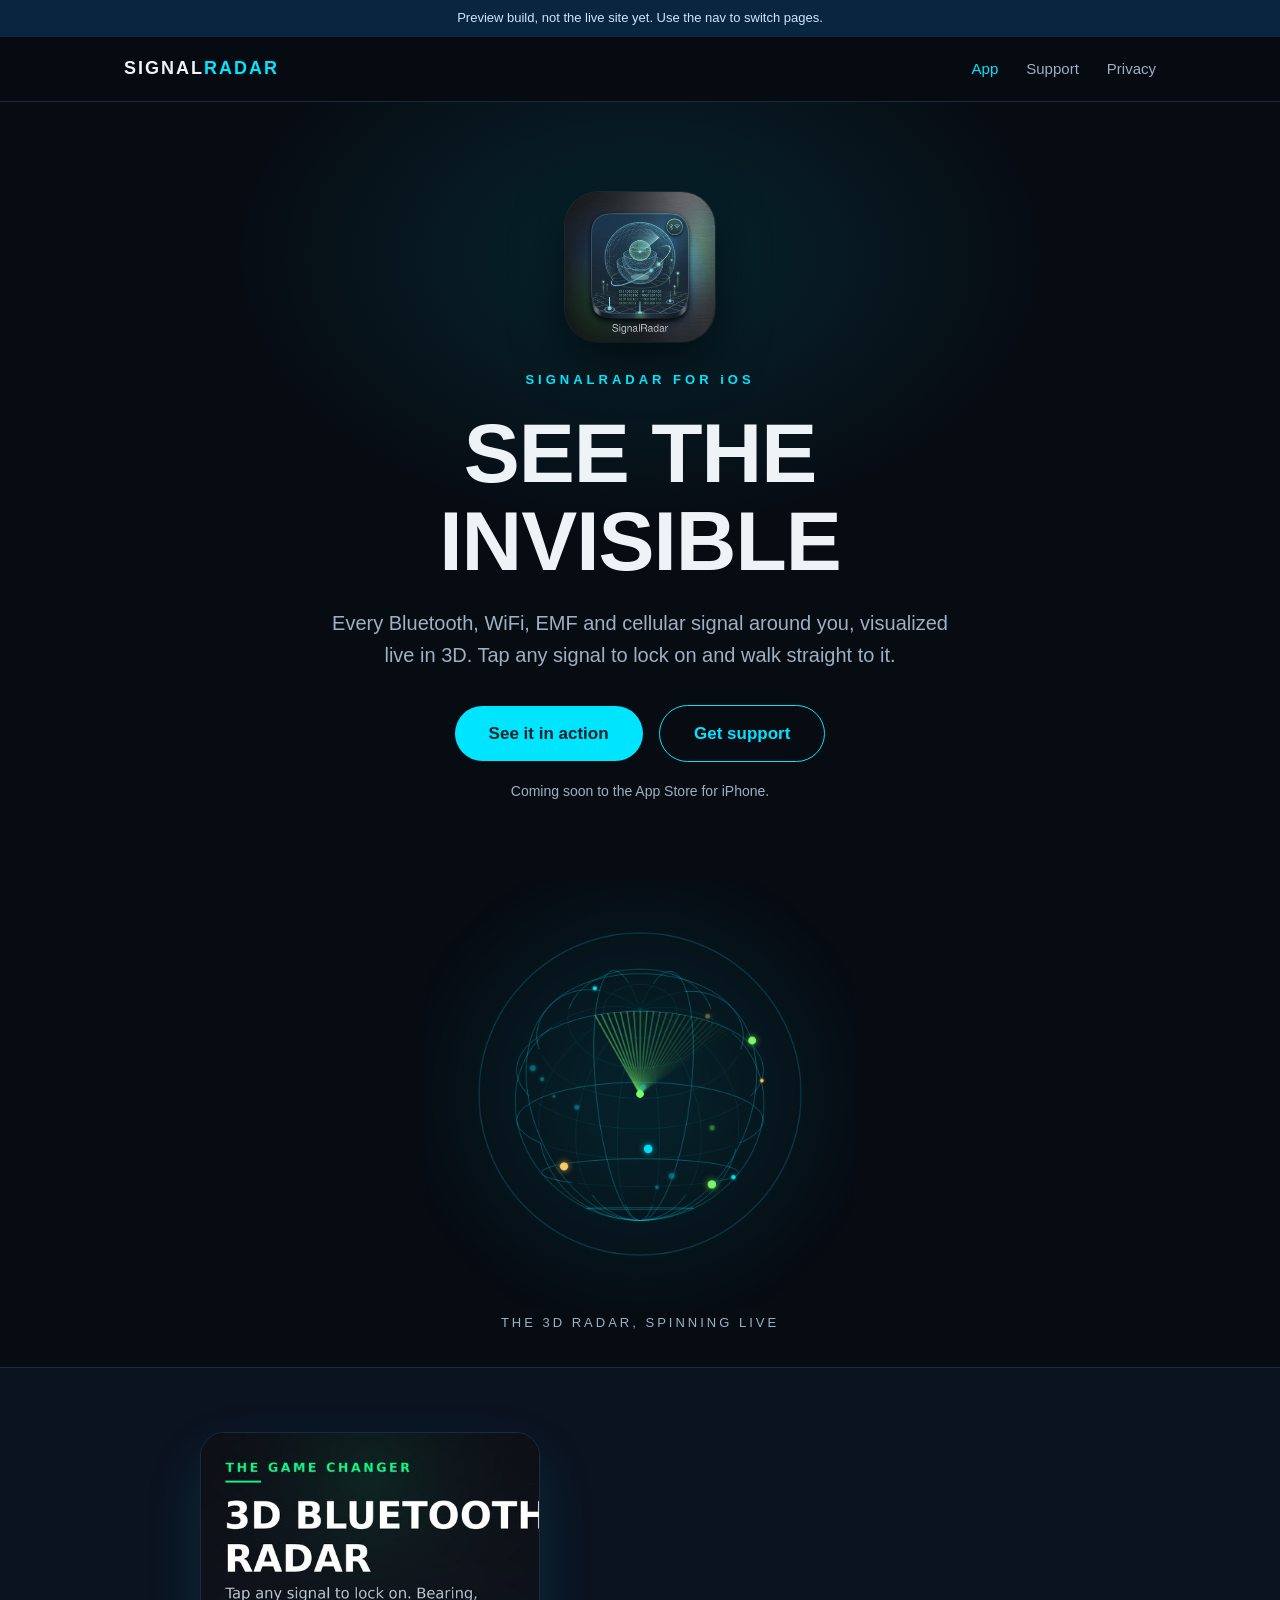
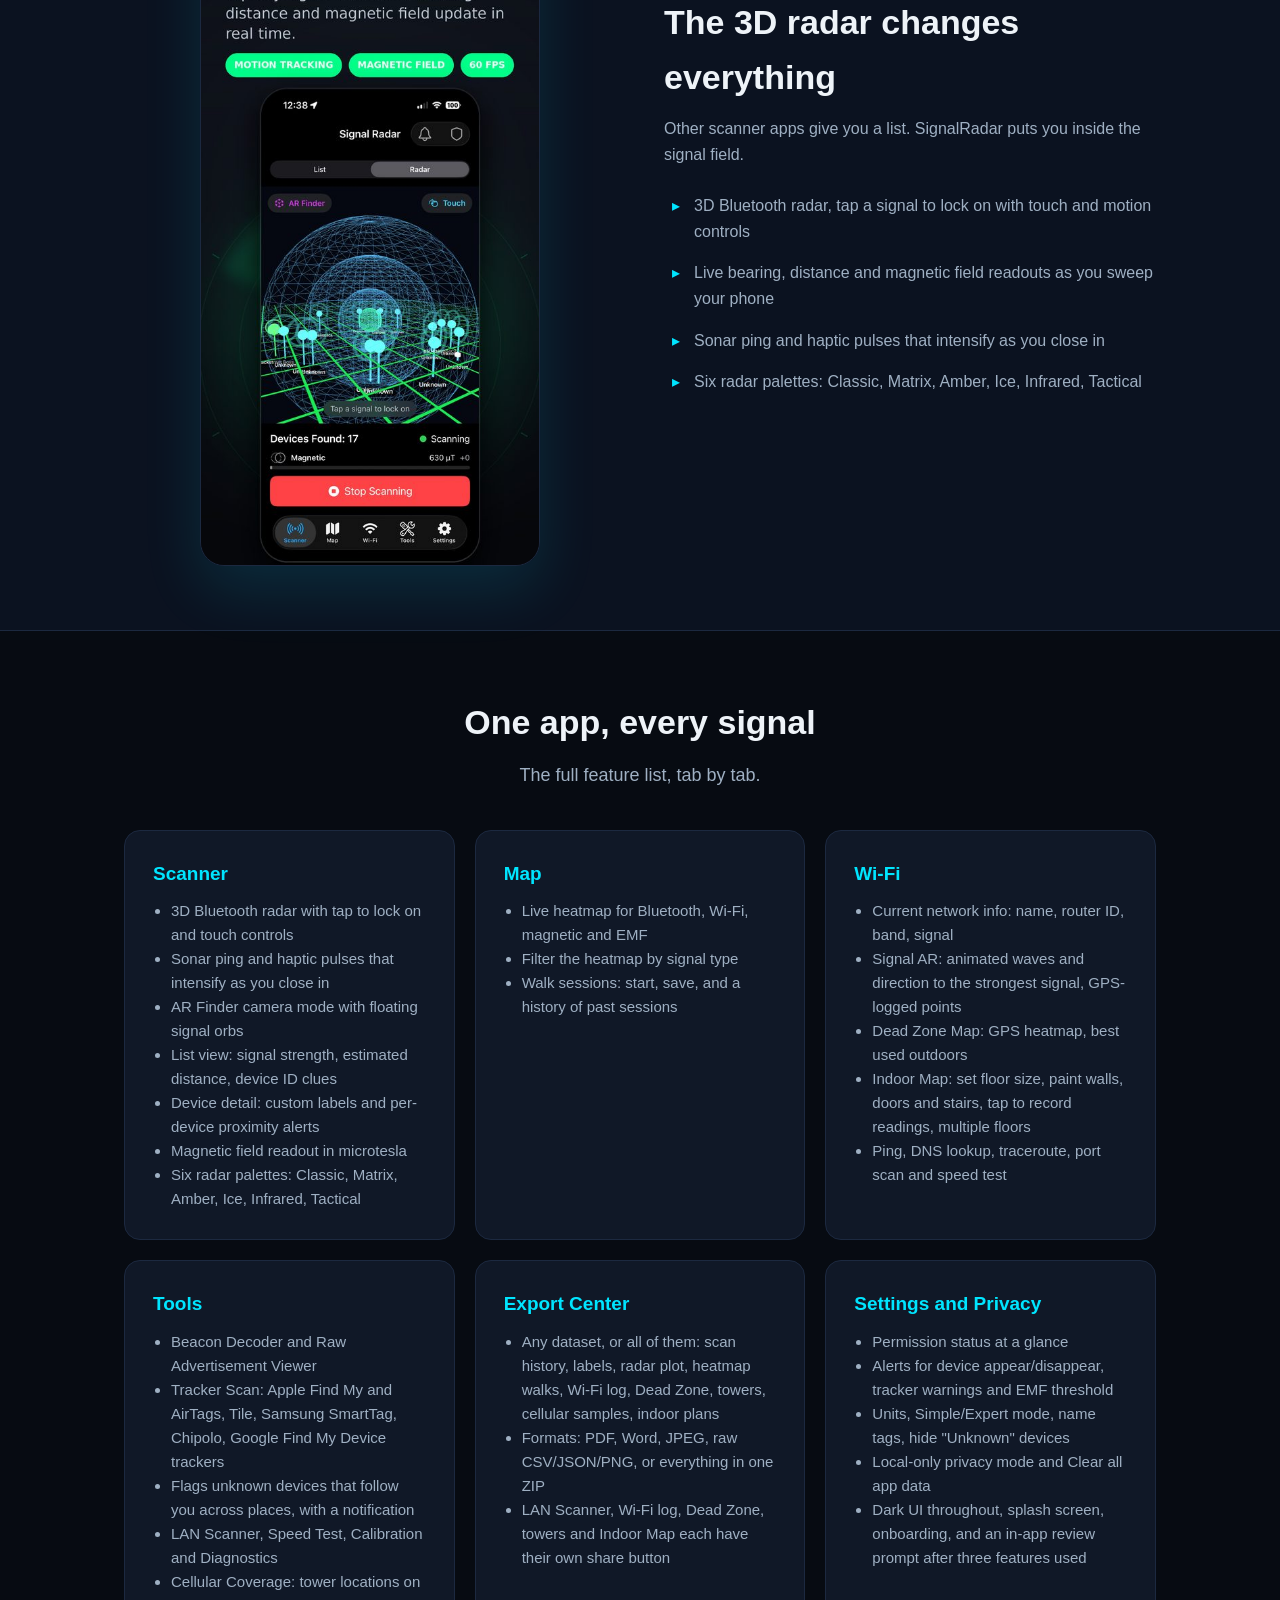
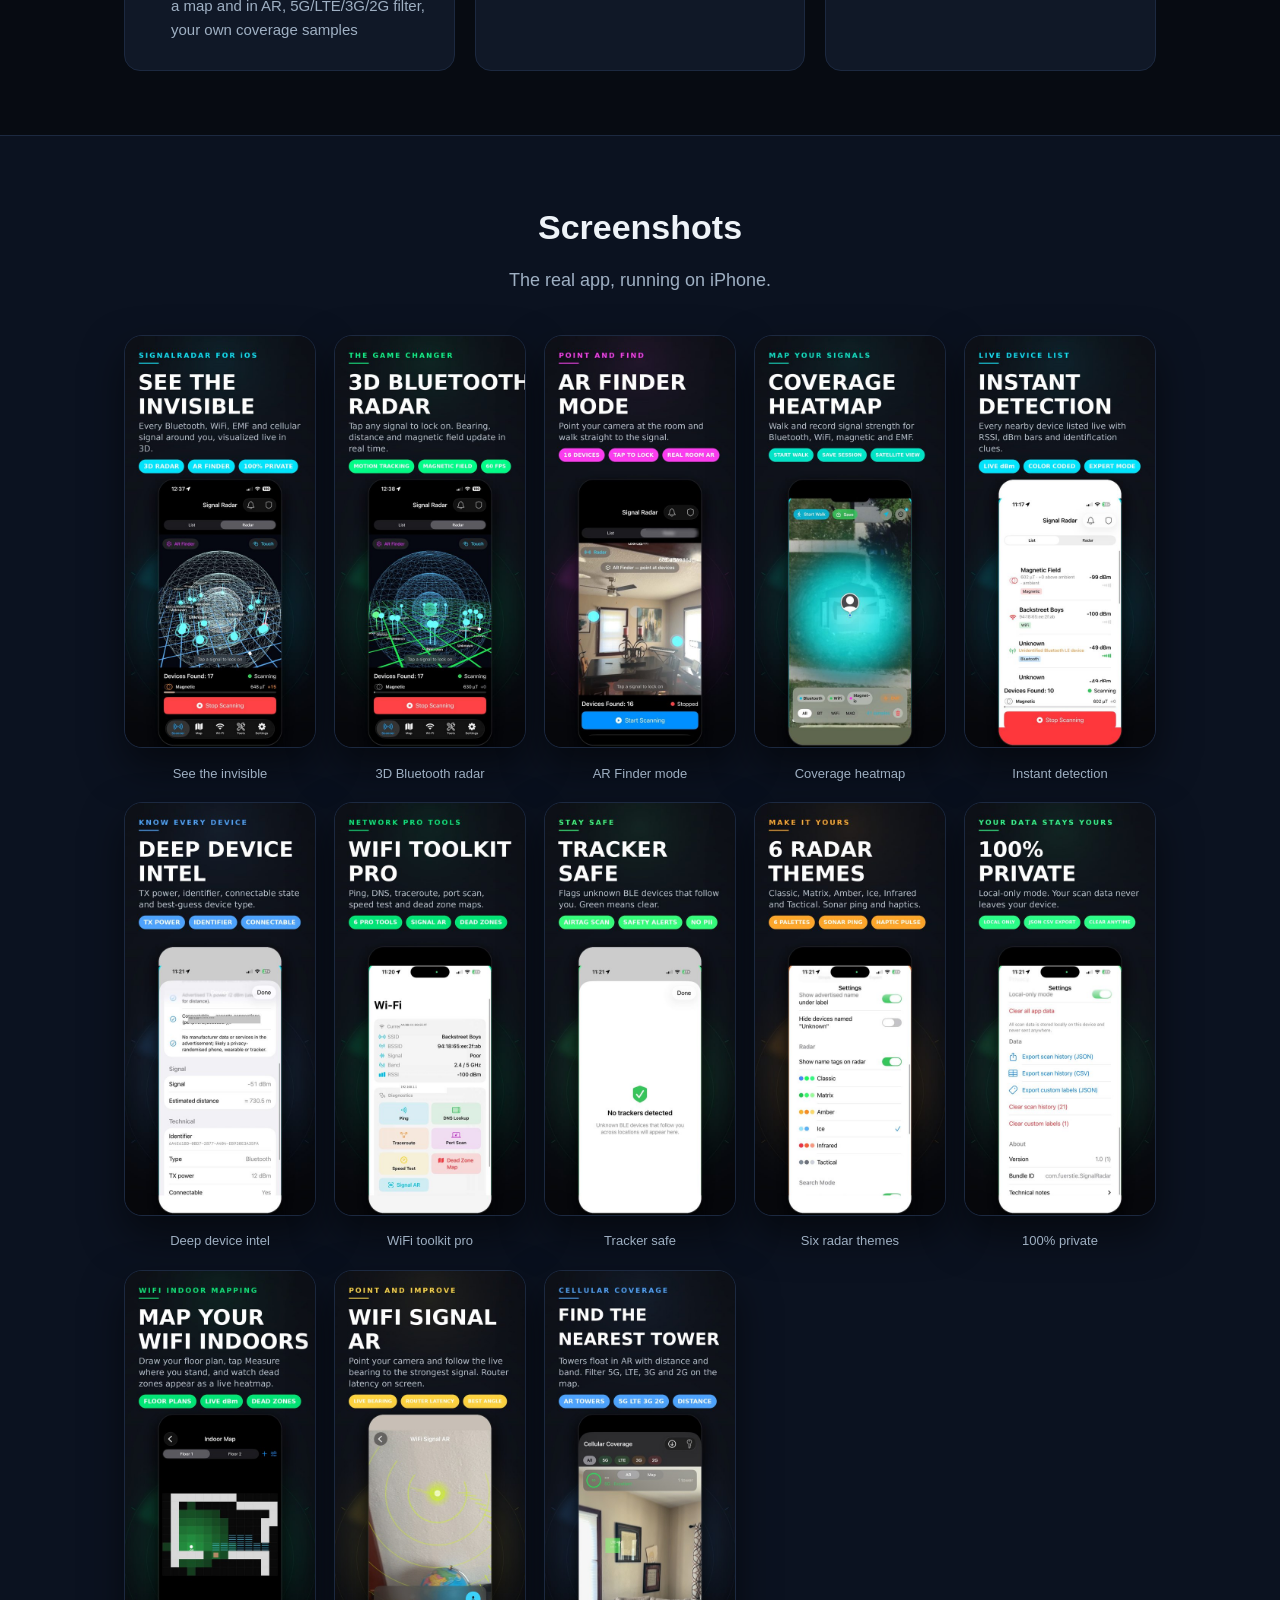
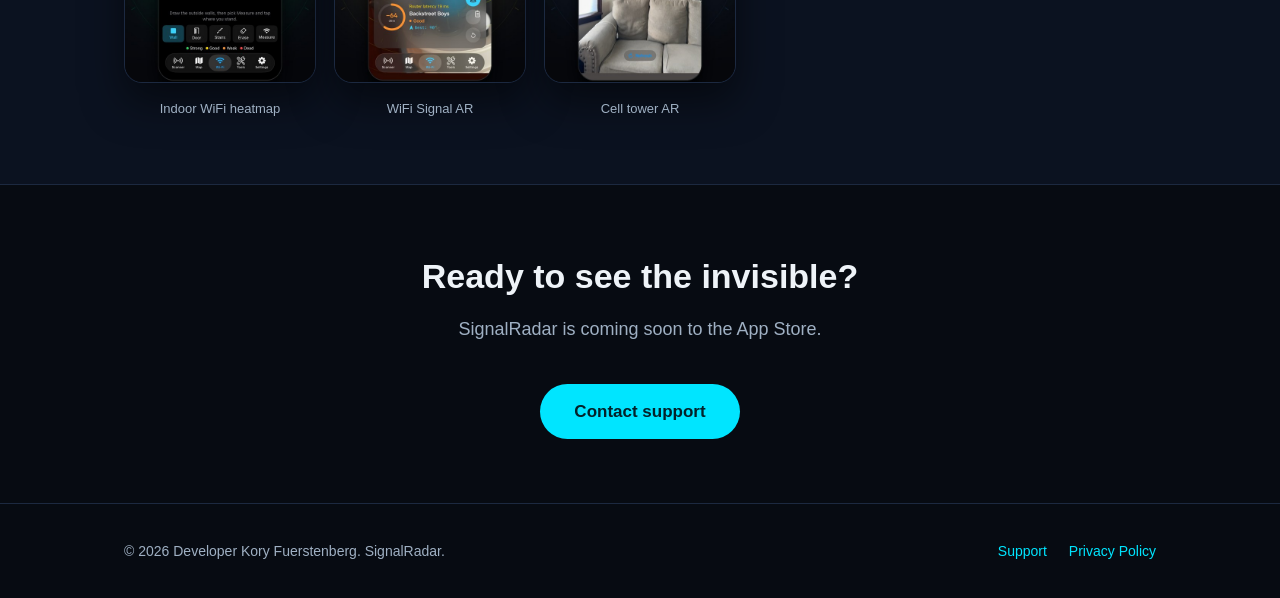
==== index.html @ 4e9d75bb "HTML name update" ====
<!DOCTYPE html>
<html lang="en">
<head>
<meta charset="UTF-8">
<meta name="viewport" content="width=device-width, initial-scale=1.0">
<title>SignalRadar, See the Invisible (preview)</title>
<style>
:root {
  --bg: #070b12;
  --bg2: #0b1220;
  --card: #101827;
  --cyan: #00e5ff;
  --text: #eef3f8;
  --muted: #9fb0c3;
  --line: #1c2940;
}
* { box-sizing: border-box; margin: 0; padding: 0; }
body {
  background: var(--bg);
  color: var(--text);
  font-family: -apple-system, BlinkMacSystemFont, "Segoe UI", Roboto, Helvetica, Arial, sans-serif;
  line-height: 1.6;
}
a { color: var(--cyan); text-decoration: none; }
a:hover { text-decoration: underline; }
.wrap { max-width: 1080px; margin: 0 auto; padding: 0 24px; }

/* nav */
nav { border-bottom: 1px solid var(--line); background: rgba(7,11,18,.9); position: sticky; top: 0; z-index: 10; }
nav .wrap { display: flex; align-items: center; justify-content: space-between; height: 64px; }
.brand { font-weight: 800; letter-spacing: 2px; font-size: 18px; color: var(--text); }
.brand span { color: var(--cyan); }
nav ul { display: flex; gap: 28px; list-style: none; }
nav ul a { color: var(--muted); font-size: 15px; }
nav ul a:hover, nav ul a.active { color: var(--cyan); }

/* hero */
.hero {
  text-align: center;
  padding: 90px 24px 70px;
  background:
    radial-gradient(600px 400px at 50% 20%, rgba(0,229,255,.12), transparent 70%),
    var(--bg);
}
.kicker { color: var(--cyan); letter-spacing: 4px; font-size: 13px; font-weight: 700; margin-bottom: 18px; }
.app-icon { width: 150px; height: 150px; border-radius: 34px; display: block; margin: 0 auto 28px; box-shadow: 0 18px 50px rgba(0,0,0,.55), 0 0 0 1px rgba(255,255,255,.08); }
.radar-demo { text-align: center; padding: 6px 20px 34px; }
#radarSphere { width: min(80vw, 430px); height: auto; display: block; margin: 0 auto; }
.demo-cap { color: var(--muted); font-size: 13px; letter-spacing: 3px; text-transform: uppercase; margin: 4px 0 0; }
.hero h1 { font-size: clamp(44px, 7vw, 84px); line-height: 1.05; font-weight: 800; letter-spacing: -1px; }
.hero p.sub { color: var(--muted); font-size: 20px; max-width: 640px; margin: 22px auto 34px; }
.btn {
  display: inline-block; background: var(--cyan); color: #04222a;
  font-weight: 700; padding: 14px 34px; border-radius: 999px; font-size: 17px;
}
.btn:hover { text-decoration: none; filter: brightness(1.1); }
.btn.ghost { background: transparent; color: var(--cyan); border: 1px solid var(--cyan); margin-left: 12px; }
.hero .note { margin-top: 18px; color: var(--muted); font-size: 14px; }

/* sections */
section { padding: 64px 0; }
section h2 { font-size: 34px; font-weight: 800; margin-bottom: 12px; text-align: center; }
section p.lead { color: var(--muted); text-align: center; max-width: 680px; margin: 0 auto 40px; font-size: 18px; }

/* feature grid */
.grid { display: grid; grid-template-columns: repeat(auto-fit, minmax(280px, 1fr)); gap: 20px; }
.card {
  background: var(--card); border: 1px solid var(--line); border-radius: 16px;
  padding: 28px; transition: border-color .2s;
}
.card:hover { border-color: var(--cyan); }
.card h3 { font-size: 19px; margin-bottom: 10px; color: var(--cyan); }
.card p, .card li { color: var(--muted); font-size: 15px; }
.card ul { padding-left: 18px; }

/* screenshots */
.shots { display: grid; grid-template-columns: repeat(auto-fit, minmax(180px, 1fr)); gap: 18px; }
.shots img {
  width: 100%; border-radius: 18px; border: 1px solid var(--line);
  box-shadow: 0 18px 40px rgba(0,0,0,.5);
}
.shots figure { margin: 0; }
.shots figcaption { text-align: center; color: var(--muted); font-size: 13px; margin-top: 8px; }

/* spotlight */
.spotlight { background: var(--bg2); border-top: 1px solid var(--line); border-bottom: 1px solid var(--line); }
.spotlight .wrap { display: grid; grid-template-columns: 1fr 1fr; gap: 48px; align-items: center; }
.spotlight img { width: 100%; max-width: 340px; border-radius: 24px; border: 1px solid var(--line); justify-self: center;
  box-shadow: 0 24px 60px rgba(0,229,255,.12); }
.spotlight h2 { text-align: left; }
.spotlight ul { list-style: none; margin-top: 18px; }
.spotlight li { padding: 8px 0 8px 30px; position: relative; color: var(--muted); }
.spotlight li::before { content: "▸"; color: var(--cyan); position: absolute; left: 8px; }

/* faq */
.faq details { background: var(--card); border: 1px solid var(--line); border-radius: 12px; padding: 18px 22px; margin-bottom: 12px; }
.faq summary { font-weight: 700; cursor: pointer; font-size: 17px; }
.faq details p { color: var(--muted); margin-top: 10px; font-size: 15px; }

/* contact box */
.contact-box {
  background: var(--card); border: 1px solid var(--cyan); border-radius: 16px;
  padding: 36px; text-align: center; max-width: 640px; margin: 0 auto;
}
.contact-box .email { font-size: 22px; font-weight: 700; }

/* prose (privacy) */
.prose { max-width: 760px; margin: 0 auto; }
.prose h2 { text-align: left; margin: 36px 0 12px; font-size: 24px; }
.prose p, .prose li { color: var(--muted); margin-bottom: 14px; font-size: 16px; }
.prose ul { padding-left: 22px; }
.prose .updated { color: var(--muted); font-size: 14px; margin-bottom: 8px; }
.page-head { padding: 70px 24px 10px; text-align: center; }
.page-head h1 { font-size: clamp(36px, 5vw, 56px); font-weight: 800; }
.page-head p { color: var(--muted); margin-top: 12px; font-size: 18px; }

footer { border-top: 1px solid var(--line); padding: 36px 0; color: var(--muted); font-size: 14px; }
footer .wrap { display: flex; justify-content: space-between; flex-wrap: wrap; gap: 16px; }
footer ul { display: flex; gap: 22px; list-style: none; }

@media (max-width: 720px) {
  .spotlight .wrap { grid-template-columns: 1fr; }
  .spotlight h2 { text-align: center; }
  nav ul { gap: 16px; }
}

.previewbar{background:#0a2540;color:#cfe3ff;text-align:center;font-size:13px;padding:8px 12px;font-family:-apple-system,Helvetica,Arial,sans-serif;}
</style>
</head>
<body>
<div class="previewbar">Preview build, not the live site yet. Use the nav to switch pages.</div>
<nav><div class="wrap">
  <a class="brand" href="#" data-page="app">SIGNAL<span>RADAR</span></a>
  <ul>
    <li><a href="#" data-page="app" class="active">App</a></li>
    <li><a href="#" data-page="support">Support</a></li>
    <li><a href="#" data-page="privacy">Privacy</a></li>
  </ul>
</div></nav>
<div class="page" id="page-app">



<header class="hero">
  <img class="app-icon" src="[data-uri]" alt="SignalRadar app icon">
  <div class="kicker">SIGNALRADAR FOR iOS</div>
  <h1>SEE THE<br>INVISIBLE</h1>
  <p class="sub">Every Bluetooth, WiFi, EMF and cellular signal around you, visualized live in 3D. Tap any signal to lock on and walk straight to it.</p>
  <a class="btn" href="#screenshots">See it in action</a>
  <a class="btn ghost" href="#" data-page="support">Get support</a>
  <p class="note">Coming soon to the App Store for iPhone.</p>
</header>

<section class="radar-demo">
  <canvas id="radarSphere" width="560" height="560" role="img" aria-label="Animated 3D radar sphere"></canvas>
  <p class="demo-cap">The 3D radar, spinning live</p>
</section>

<section class="spotlight"><div class="wrap">
  <img src="[data-uri]" alt="SignalRadar 3D Bluetooth radar">
  <div>
    <h2>The 3D radar changes everything</h2>
    <p style="color:var(--muted)">Other scanner apps give you a list. SignalRadar puts you inside the signal field.</p>
    <ul>
      <li>3D Bluetooth radar, tap a signal to lock on with touch and motion controls</li>
      <li>Live bearing, distance and magnetic field readouts as you sweep your phone</li>
      <li>Sonar ping and haptic pulses that intensify as you close in</li>
      <li>Six radar palettes: Classic, Matrix, Amber, Ice, Infrared, Tactical</li>
    </ul>
  </div>
</div></section>

<section><div class="wrap">
  <h2>One app, every signal</h2>
  <p class="lead">The full feature list, tab by tab.</p>
  <div class="grid">
    <div class="card">
      <h3>Scanner</h3>
      <ul>
        <li>3D Bluetooth radar with tap to lock on and touch controls</li>
        <li>Sonar ping and haptic pulses that intensify as you close in</li>
        <li>AR Finder camera mode with floating signal orbs</li>
        <li>List view: signal strength, estimated distance, device ID clues</li>
        <li>Device detail: custom labels and per-device proximity alerts</li>
        <li>Magnetic field readout in microtesla</li>
        <li>Six radar palettes: Classic, Matrix, Amber, Ice, Infrared, Tactical</li>
      </ul>
    </div>
    <div class="card">
      <h3>Map</h3>
      <ul>
        <li>Live heatmap for Bluetooth, Wi-Fi, magnetic and EMF</li>
        <li>Filter the heatmap by signal type</li>
        <li>Walk sessions: start, save, and a history of past sessions</li>
      </ul>
    </div>
    <div class="card">
      <h3>Wi-Fi</h3>
      <ul>
        <li>Current network info: name, router ID, band, signal</li>
        <li>Signal AR: animated waves and direction to the strongest signal, GPS-logged points</li>
        <li>Dead Zone Map: GPS heatmap, best used outdoors</li>
        <li>Indoor Map: set floor size, paint walls, doors and stairs, tap to record readings, multiple floors</li>
        <li>Ping, DNS lookup, traceroute, port scan and speed test</li>
      </ul>
    </div>
    <div class="card">
      <h3>Tools</h3>
      <ul>
        <li>Beacon Decoder and Raw Advertisement Viewer</li>
        <li>Tracker Scan: Apple Find My and AirTags, Tile, Samsung SmartTag, Chipolo, Google Find My Device trackers</li>
        <li>Flags unknown devices that follow you across places, with a notification</li>
        <li>LAN Scanner, Speed Test, Calibration and Diagnostics</li>
        <li>Cellular Coverage: tower locations on a map and in AR, 5G/LTE/3G/2G filter, your own coverage samples</li>
      </ul>
    </div>
    <div class="card">
      <h3>Export Center</h3>
      <ul>
        <li>Any dataset, or all of them: scan history, labels, radar plot, heatmap walks, Wi-Fi log, Dead Zone, towers, cellular samples, indoor plans</li>
        <li>Formats: PDF, Word, JPEG, raw CSV/JSON/PNG, or everything in one ZIP</li>
        <li>LAN Scanner, Wi-Fi log, Dead Zone, towers and Indoor Map each have their own share button</li>
      </ul>
    </div>
    <div class="card">
      <h3>Settings and Privacy</h3>
      <ul>
        <li>Permission status at a glance</li>
        <li>Alerts for device appear/disappear, tracker warnings and EMF threshold</li>
        <li>Units, Simple/Expert mode, name tags, hide "Unknown" devices</li>
        <li>Local-only privacy mode and Clear all app data</li>
        <li>Dark UI throughout, splash screen, onboarding, and an in-app review prompt after three features used</li>
      </ul>
    </div>
  </div>
</div></section>

<section id="screenshots" style="background:var(--bg2);border-top:1px solid var(--line);border-bottom:1px solid var(--line);"><div class="wrap">
  <h2>Screenshots</h2>
  <p class="lead">The real app, running on iPhone.</p>
  <div class="shots">
    <figure><img src="[data-uri]" alt="See the invisible" loading="lazy"><figcaption>See the invisible</figcaption></figure>
    <figure><img src="[data-uri]" alt="3D Bluetooth radar" loading="lazy"><figcaption>3D Bluetooth radar</figcaption></figure>
    <figure><img src="[data-uri]" alt="AR Finder mode" loading="lazy"><figcaption>AR Finder mode</figcaption></figure>
    <figure><img src="[data-uri]" alt="Coverage heatmap" loading="lazy"><figcaption>Coverage heatmap</figcaption></figure>
    <figure><img src="[data-uri]" alt="Instant detection" loading="lazy"><figcaption>Instant detection</figcaption></figure>
    <figure><img src="[data-uri]" alt="Deep device intel" loading="lazy"><figcaption>Deep device intel</figcaption></figure>
    <figure><img src="[data-uri]" alt="WiFi toolkit pro" loading="lazy"><figcaption>WiFi toolkit pro</figcaption></figure>
    <figure><img src="[data-uri]" alt="Tracker safe" loading="lazy"><figcaption>Tracker safe</figcaption></figure>
    <figure><img src="[data-uri]" alt="Six radar themes" loading="lazy"><figcaption>Six radar themes</figcaption></figure>
    <figure><img src="[data-uri]" alt="100 percent private" loading="lazy"><figcaption>100% private</figcaption></figure>
    <figure><img src="[data-uri]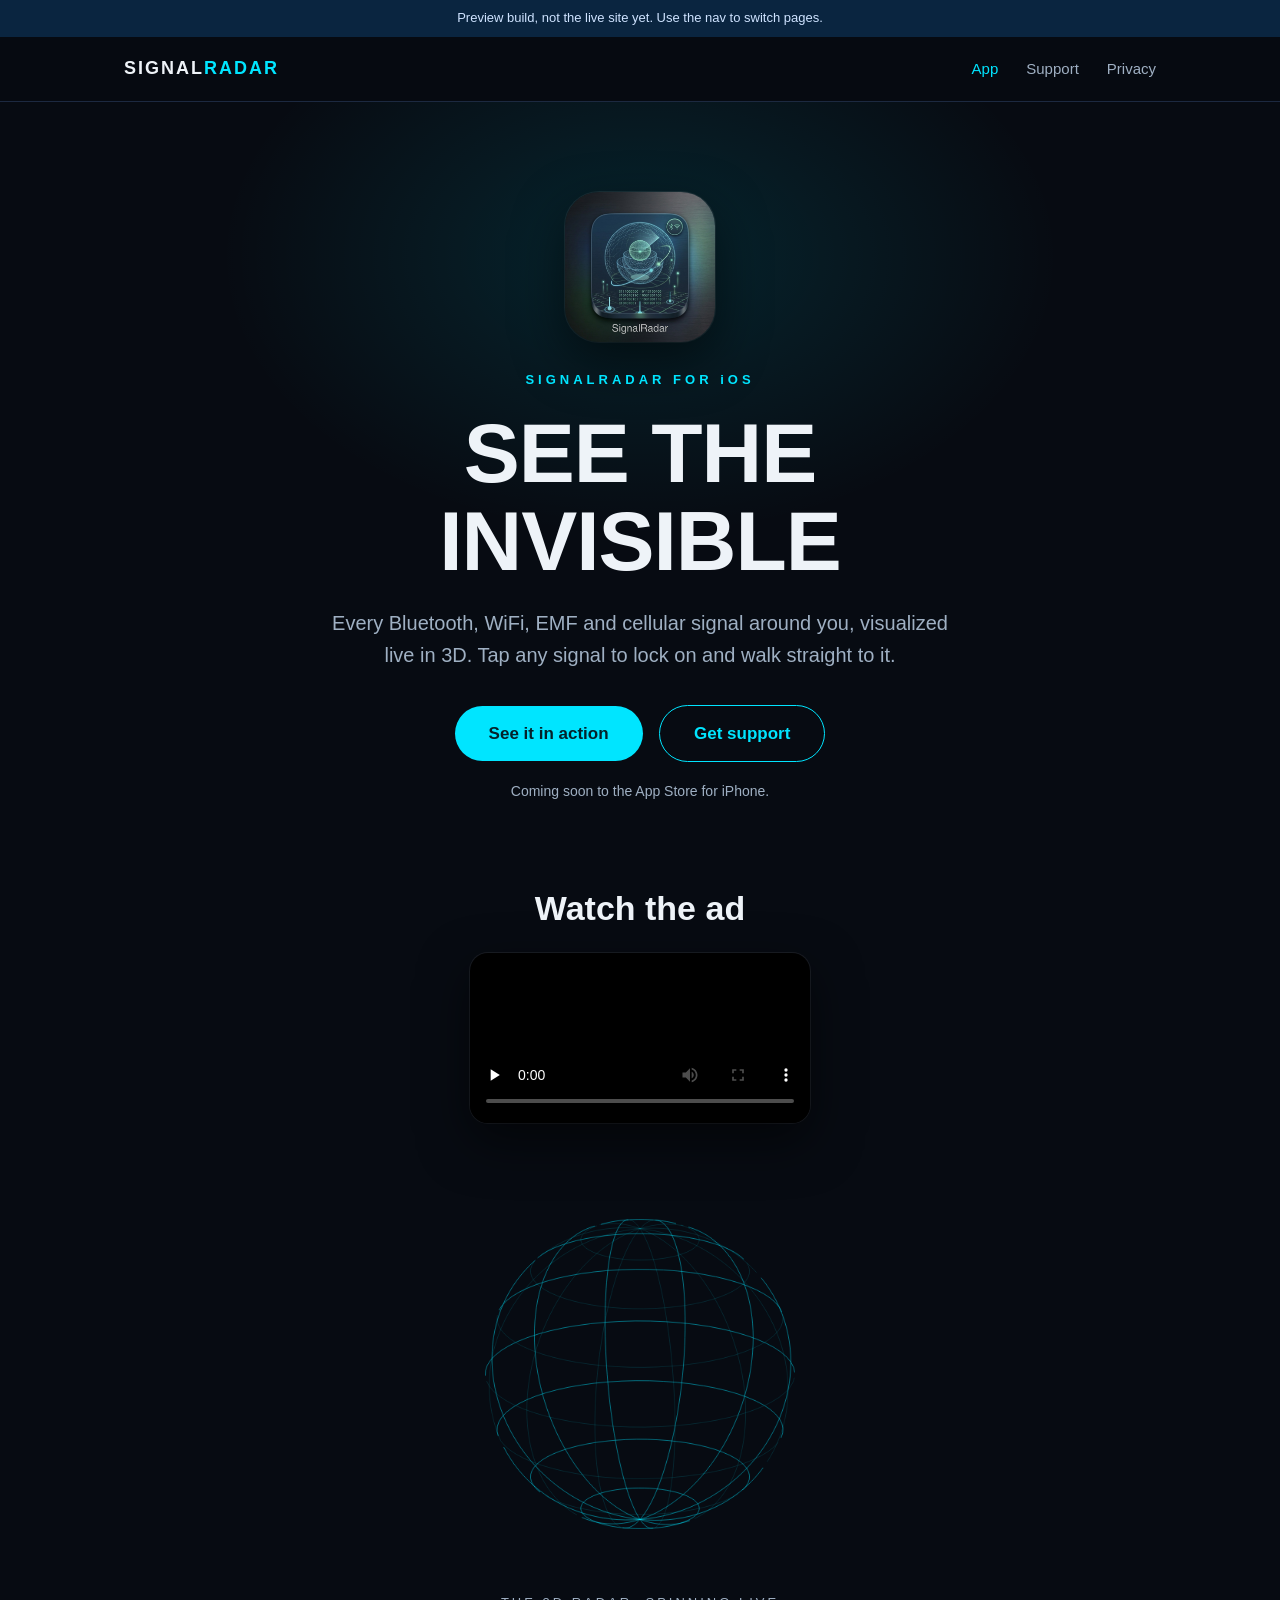
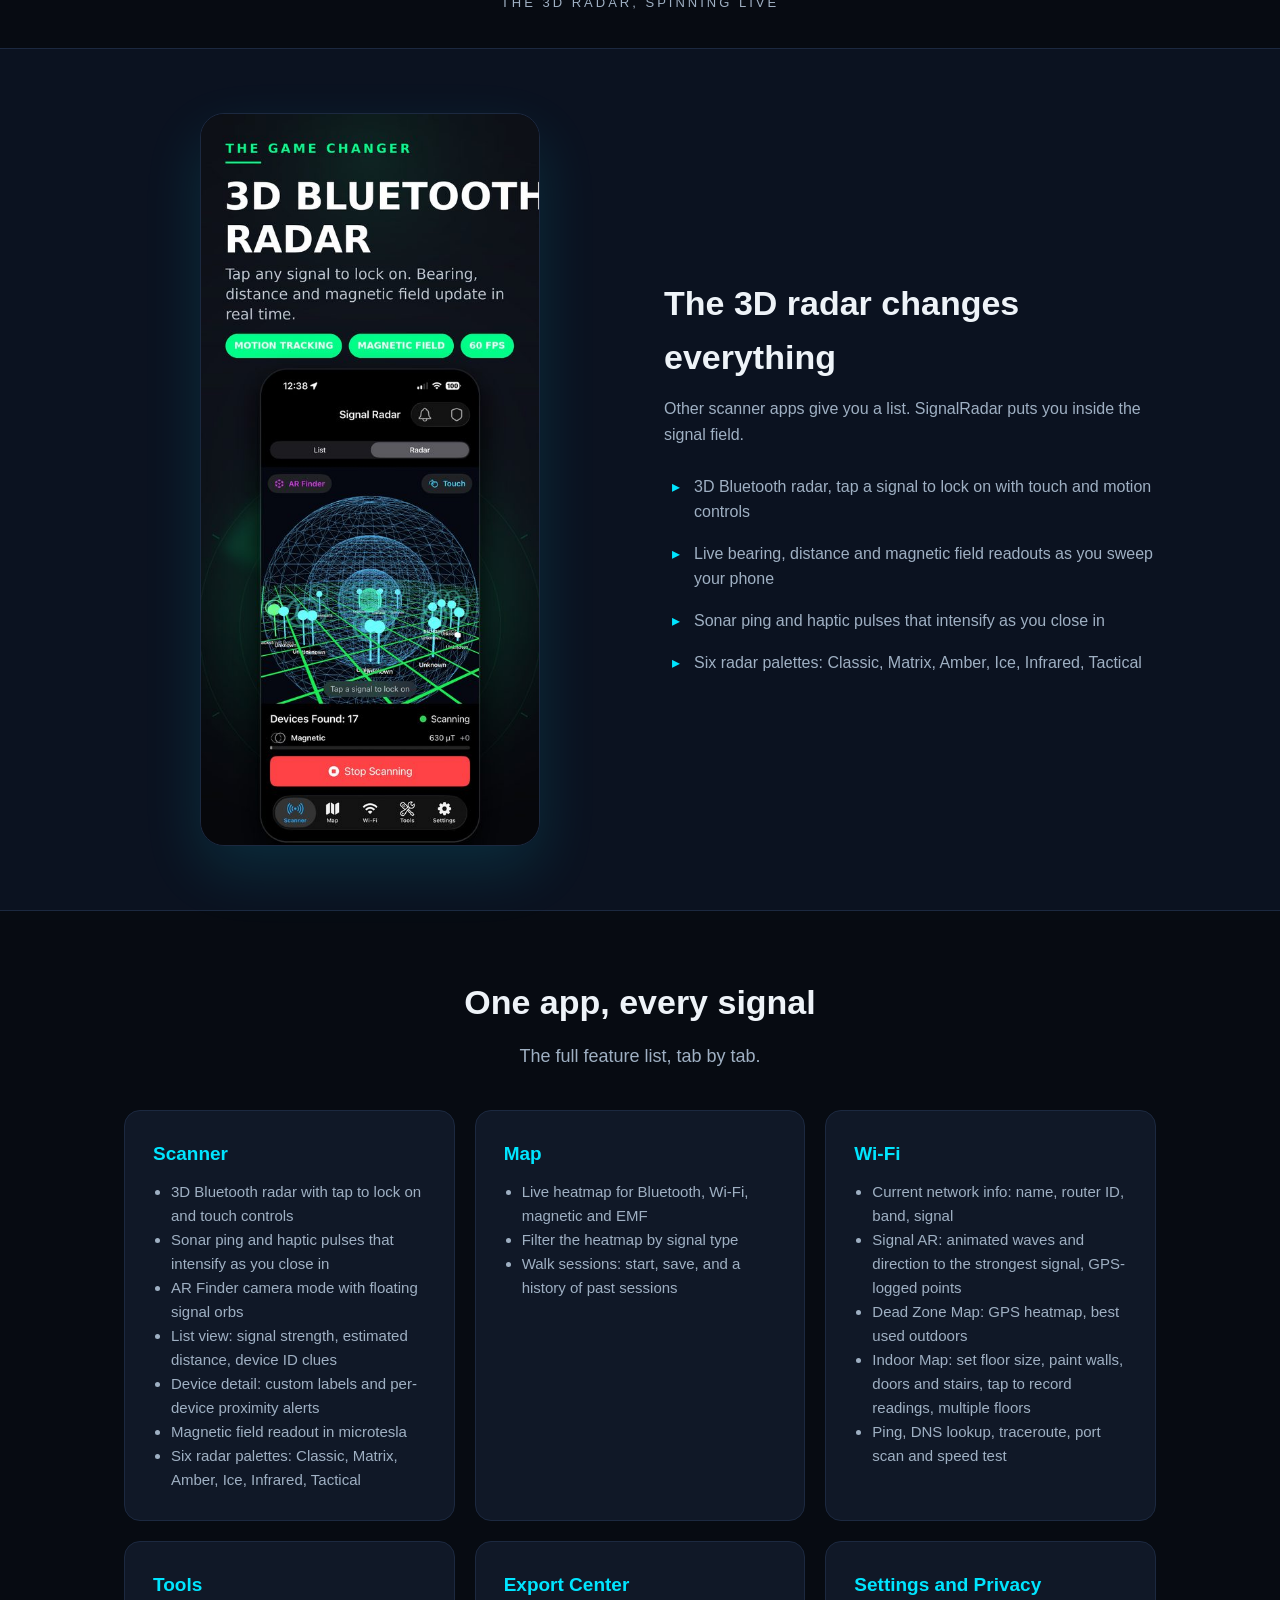
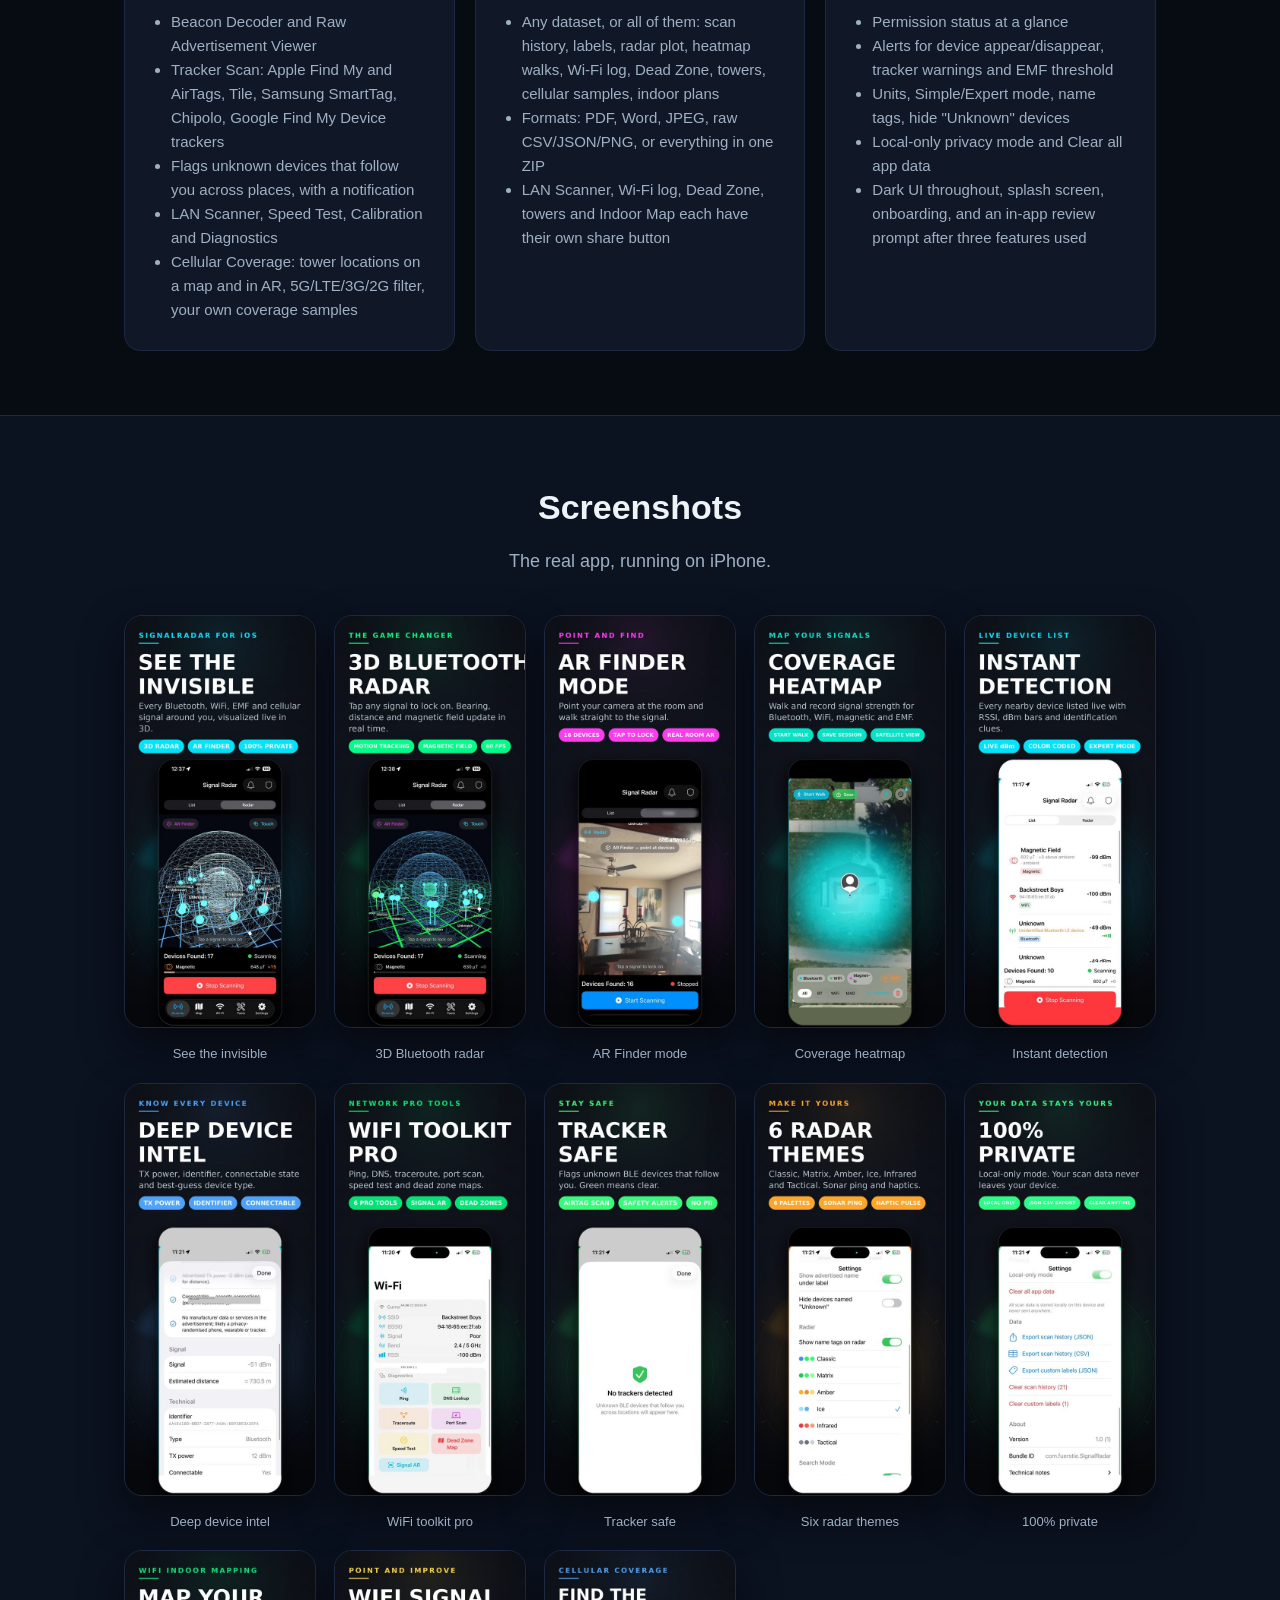
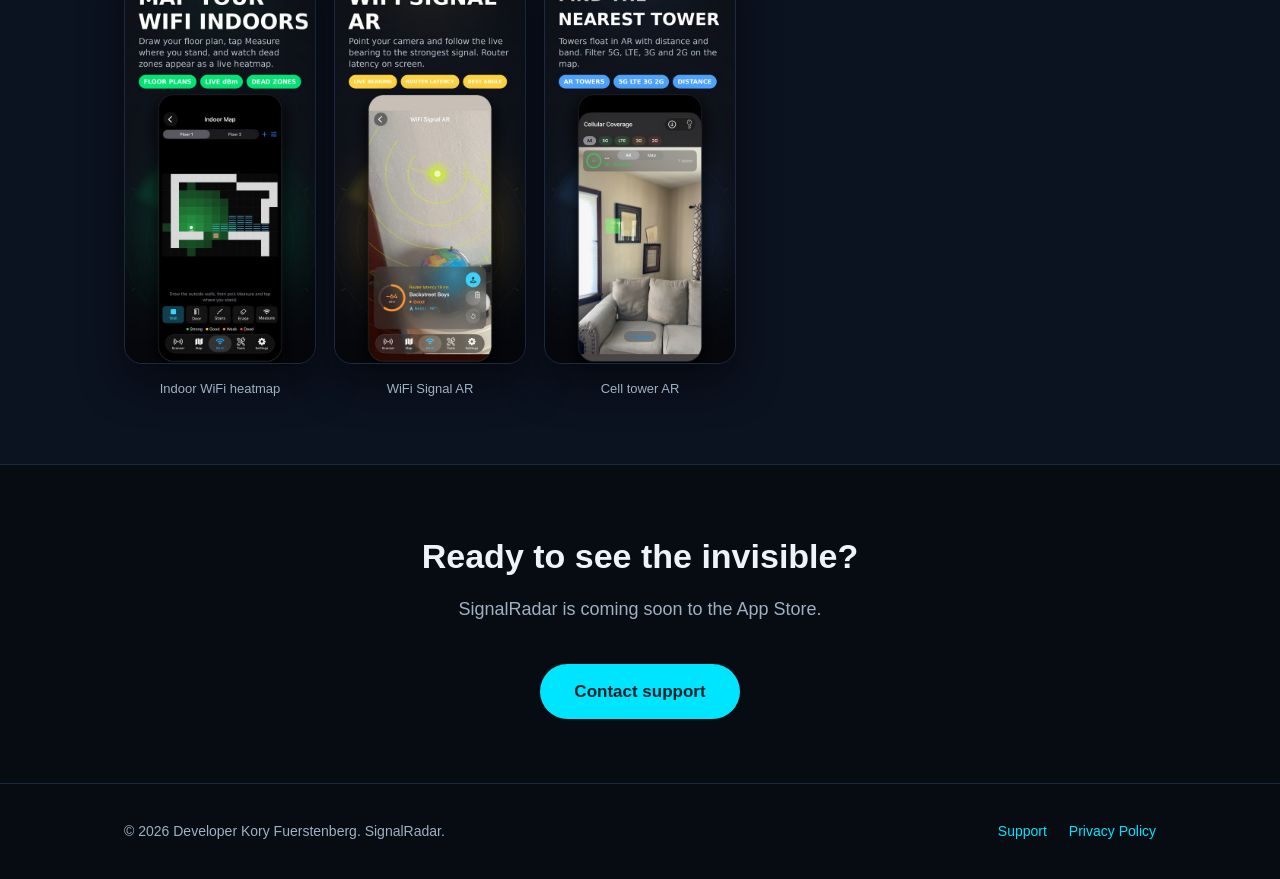
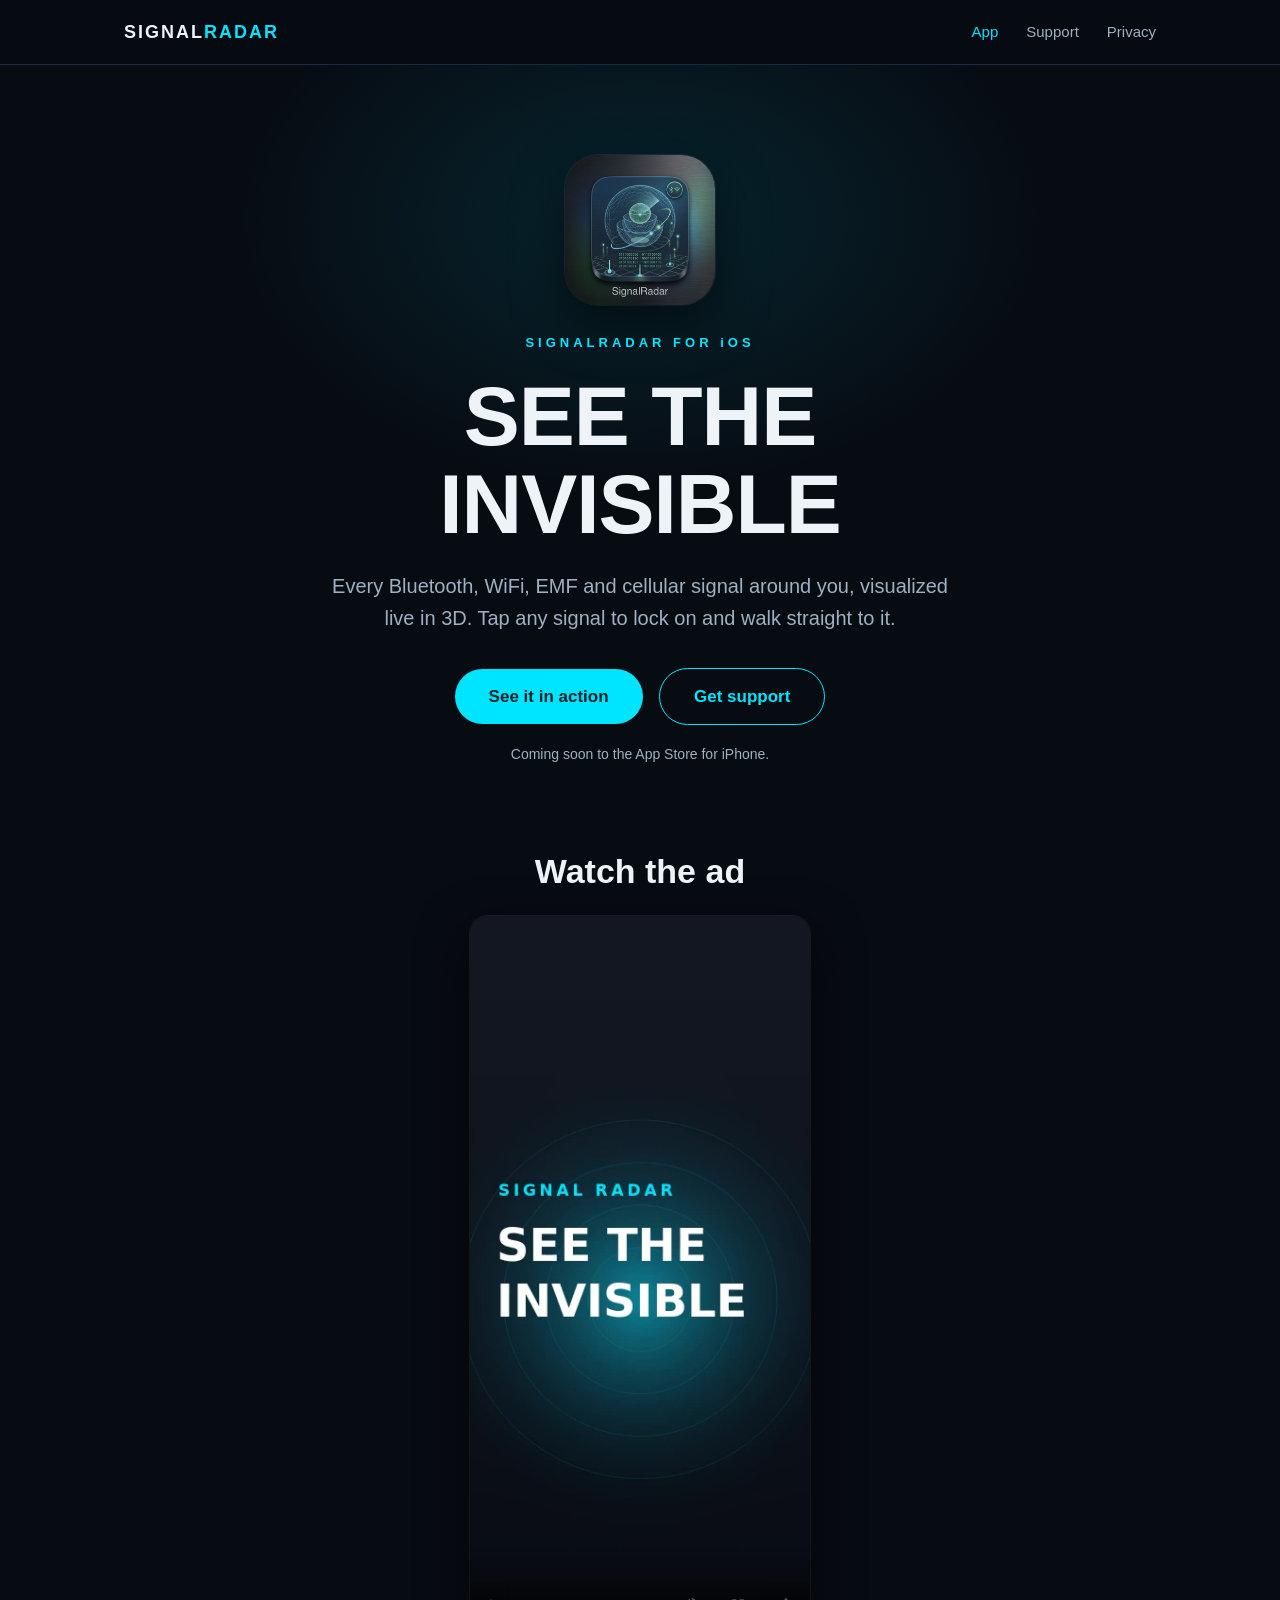
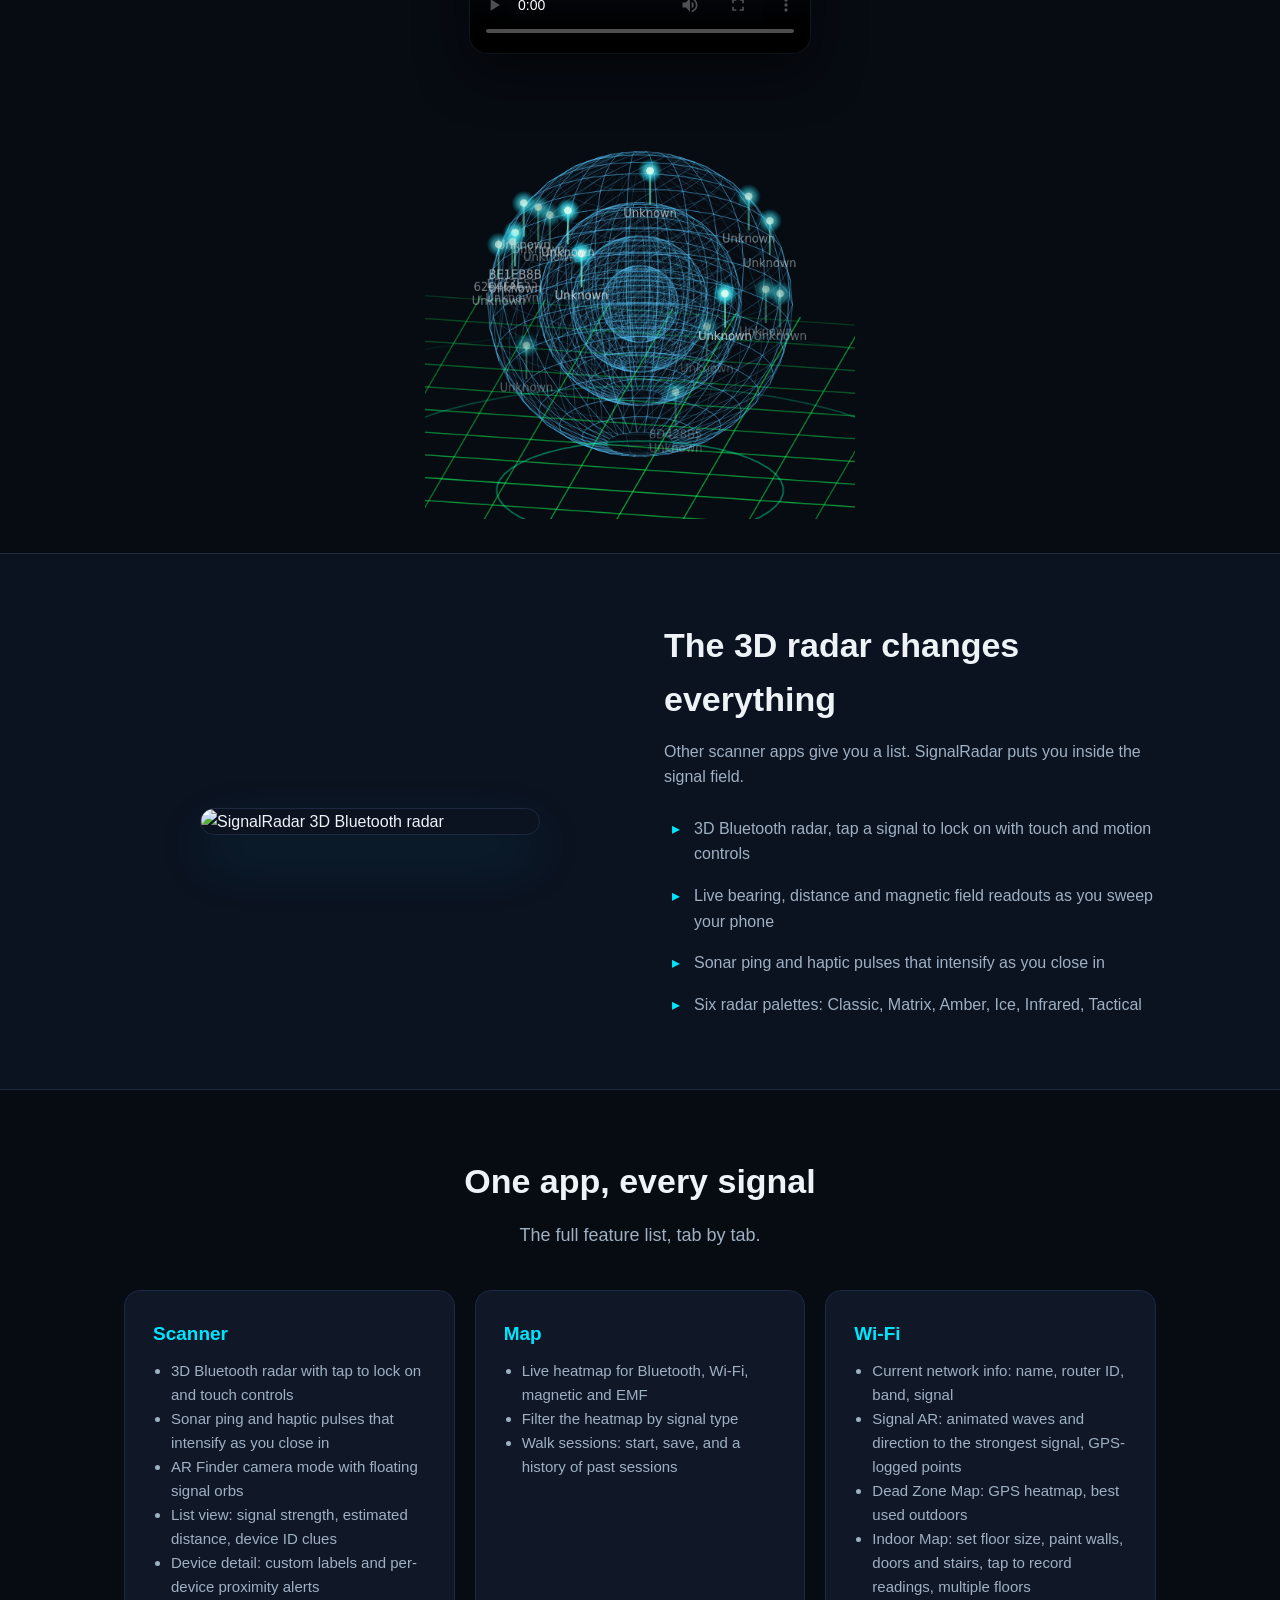
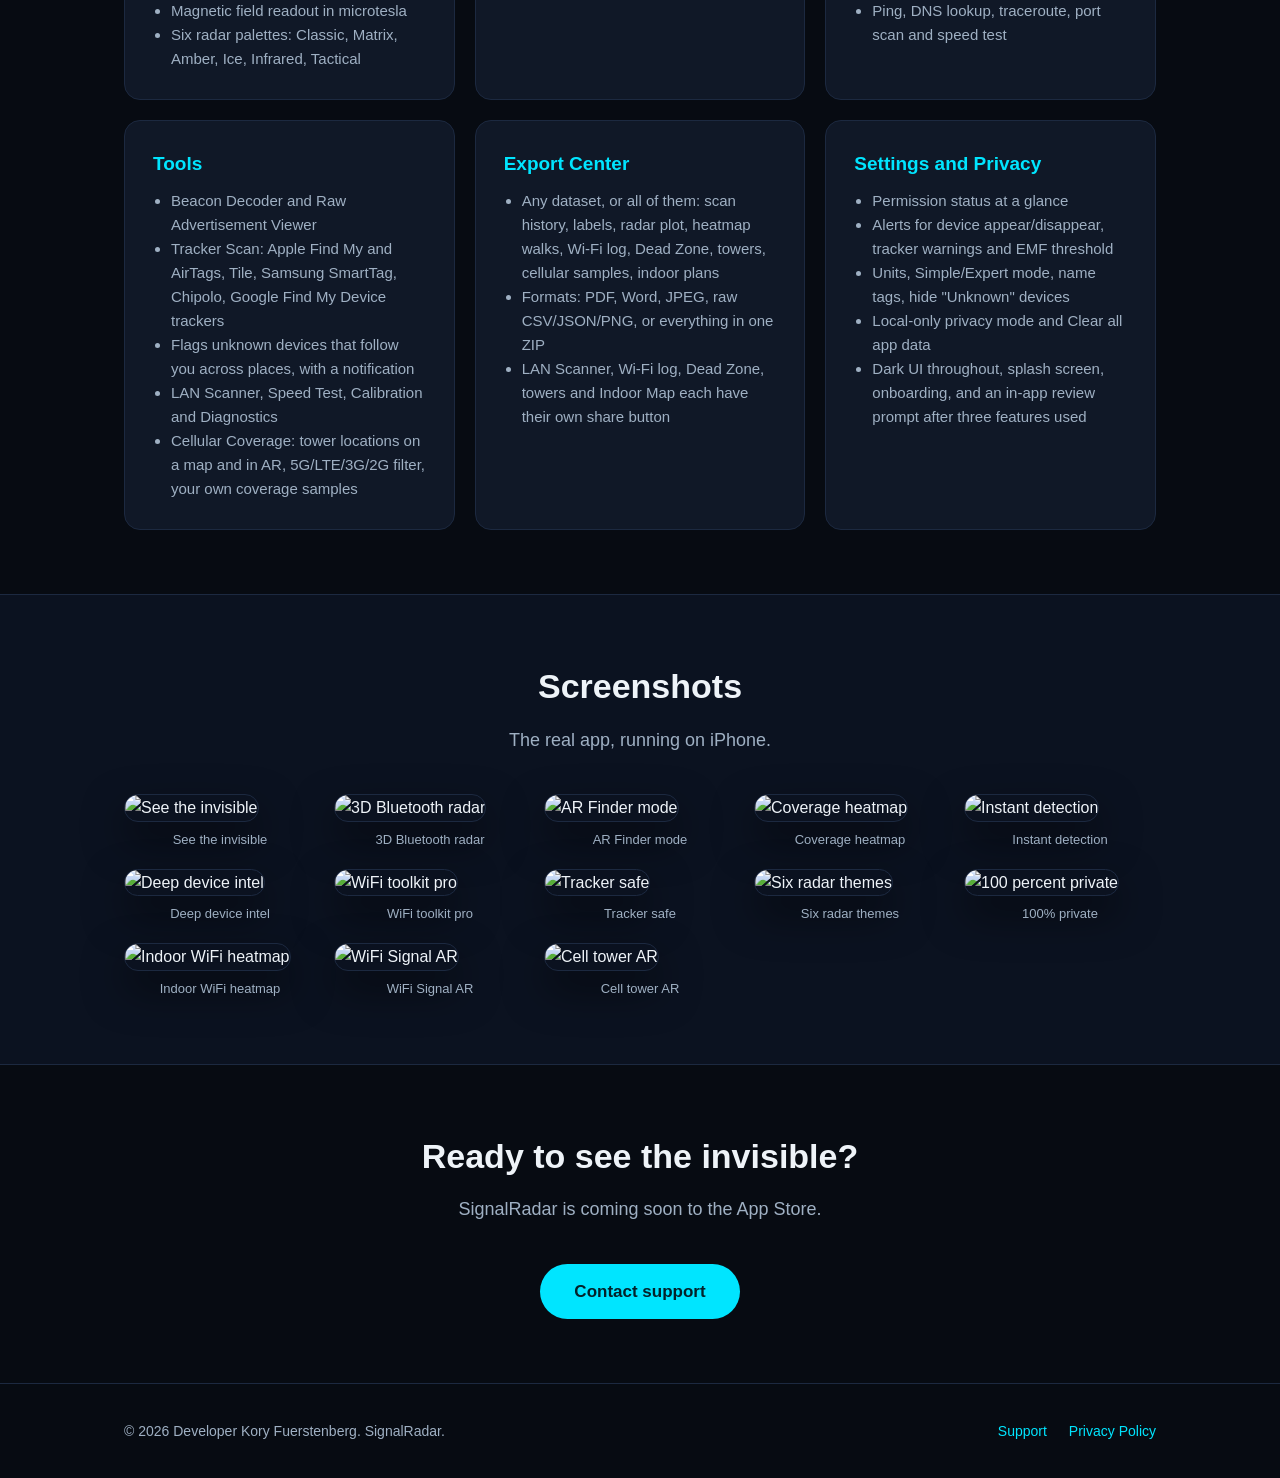
